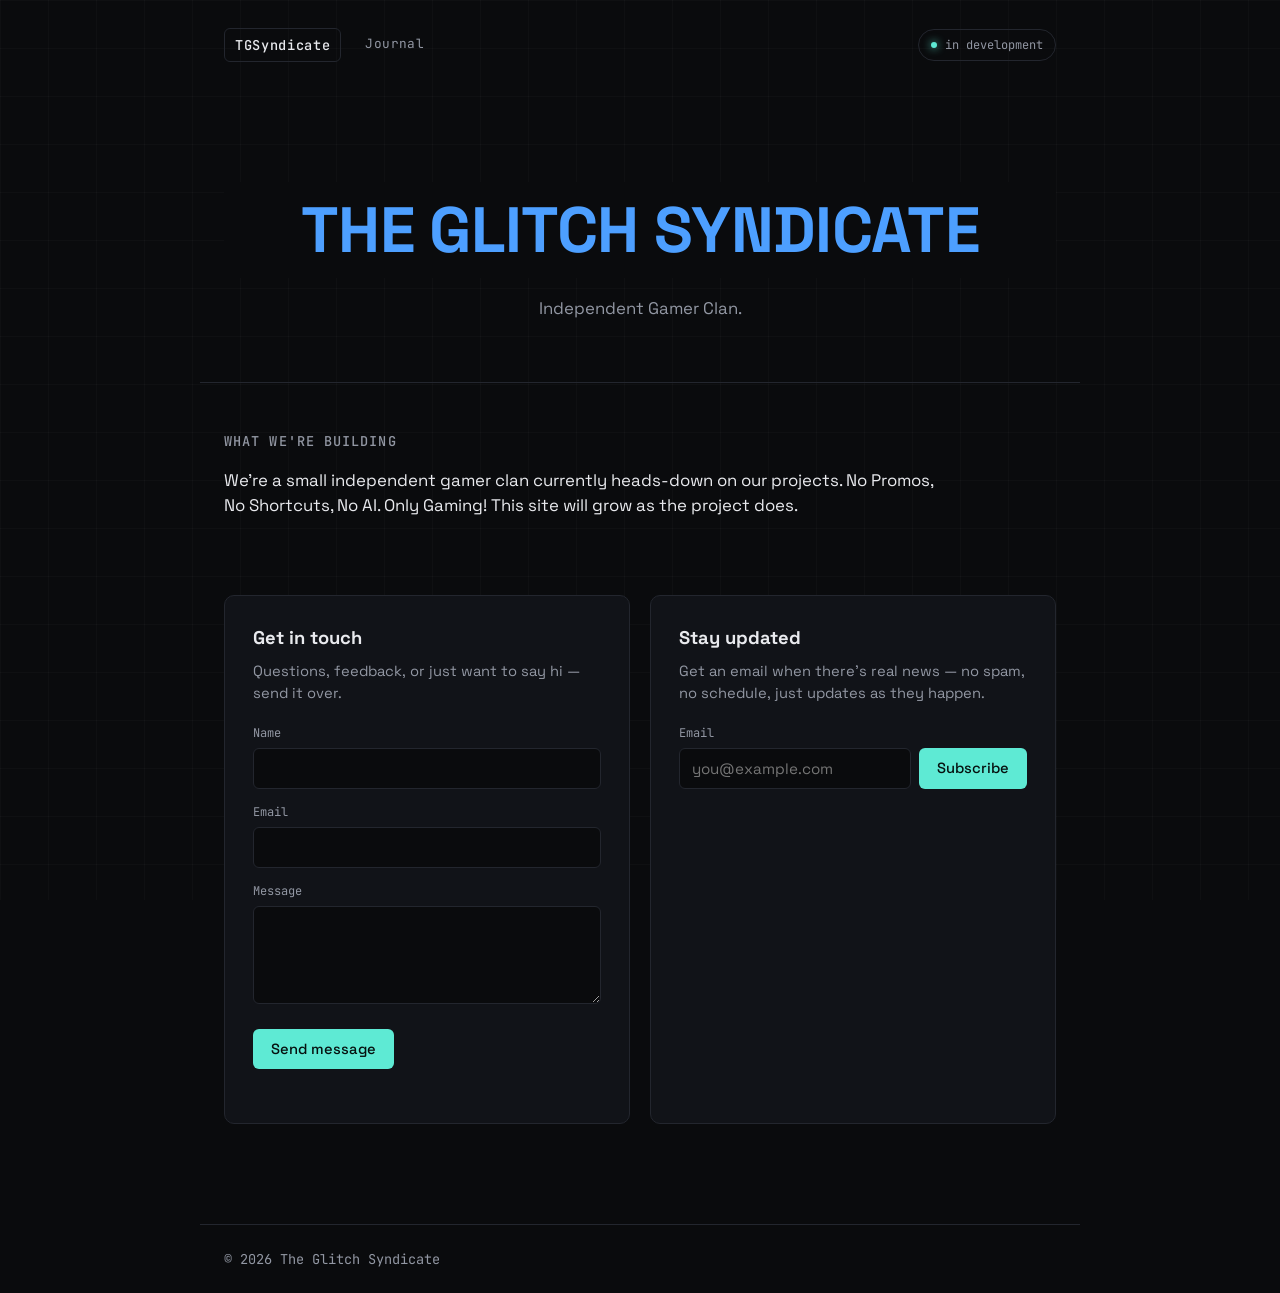
==== index.html @ c80684d7 "Updated descriptions" ====
<!DOCTYPE html>
<html lang="en">
<head>
<meta charset="UTF-8">
<meta name="viewport" content="width=device-width, initial-scale=1.0">
<title>The Glitch Syndicate</title>
<meta name="description" content="The Glitch Syndicate — an independent game studio. Currently in development on our first title.">
<link rel="icon" href="favicon.svg" type="image/svg+xml">
<link rel="icon" href="favicon.ico" sizes="any">
<link rel="apple-touch-icon" href="apple-touch-icon.png">
<link rel="preconnect" href="https://fonts.googleapis.com">
<link rel="preconnect" href="https://fonts.gstatic.com" crossorigin>
<link href="https://fonts.googleapis.com/css2?family=Space+Grotesk:wght@400;500;700&family=JetBrains+Mono:wght@400;500&display=swap" rel="stylesheet">
<link rel="stylesheet" href="style.css">
</head>
<body>

<div class="grid-overlay" aria-hidden="true"></div>

<header class="site-header">
  <span class="logo-mark">TGSyndicate</span>
  <nav class="site-nav">
    <a href="diary.html">Journal</a>
  </nav>
  <span class="status-pill"><span class="dot"></span> in development</span>
</header>

<main>
  <section class="hero">
    <h1 class="glitch-text" data-text="THE GLITCH SYNDICATE">THE GLITCH SYNDICATE</h1>
    <p class="tagline">Independent Gamer Clan.</p>
  </section>

  <section class="about" id="about">
    <h2>What we're building</h2>
    <p>
      We're a small independent gamer clan currently heads-down on our projects. No Promos, No Shortcuts, No AI. Only Gaming!
      This site will grow as the project does.
    </p>
  </section>

  <section class="split">
    <div class="card" id="contact">
      <h2>Get in touch</h2>
      <p class="card-sub">Questions, feedback, or just want to say hi — send it over.</p>

      <!-- Swap YOUR_FORM_ID for your real Formspree endpoint ID once you've created one -->
      <form class="query-form" action="https://formspree.io/f/YOUR_FORM_ID" method="POST">
        <label for="name">Name</label>
        <input type="text" id="name" name="name" required>

        <label for="email">Email</label>
        <input type="email" id="email" name="_replyto" required>

        <label for="message">Message</label>
        <textarea id="message" name="message" rows="4" required></textarea>

        <!-- Honeypot field to cut down on spam bots -->
        <input type="text" name="_gotcha" style="display:none" tabindex="-1" autocomplete="off">

        <button type="submit">Send message</button>
        <p class="form-status" role="status" aria-live="polite"></p>
      </form>
    </div>

    <div class="card" id="follow">
      <h2>Stay updated</h2>
      <p class="card-sub">Get an email when there's real news — no spam, no schedule, just updates as they happen.</p>

      <!-- Swap YOUR_USERNAME for your real Buttondown username once you've created an account -->
      <form class="mail-form" action="https://buttondown.com/api/emails/embed-subscribe/YOUR_USERNAME" method="POST" target="popupwindow">
        <label for="bd-email">Email</label>
        <div class="mail-row">
          <input type="email" id="bd-email" name="email" required placeholder="you@example.com">
          <button type="submit">Subscribe</button>
        </div>
      </form>
    </div>
  </section>
</main>

<footer class="site-footer">
  <span>&copy; <span id="year"></span> The Glitch Syndicate</span>
</footer>

<script src="script.js"></script>
</body>
</html>
---- style.css ----
:root {
  --bg: #0a0b0d;
  --bg-raised: #111318;
  --border: #23262e;
  --text: #e9eaee;
  --text-dim: #9297a3;
  --accent: #5eead4;
  --accent-glitch-1: #ff4d6d;
  --accent-glitch-2: #4d9fff;
  --radius: 10px;
  --max-w: 880px;
}

* { box-sizing: border-box; }

html { color-scheme: dark; }

body {
  margin: 0;
  background: var(--bg);
  color: var(--text);
  font-family: 'Space Grotesk', system-ui, sans-serif;
  line-height: 1.5;
  min-height: 100vh;
  position: relative;
}

.grid-overlay {
  position: fixed;
  inset: 0;
  pointer-events: none;
  background-image:
    linear-gradient(to right, rgba(255,255,255,0.025) 1px, transparent 1px),
    linear-gradient(to bottom, rgba(255,255,255,0.025) 1px, transparent 1px);
  background-size: 48px 48px;
  z-index: 0;
}

header, main, footer { position: relative; z-index: 1; }

.site-header {
  display: flex;
  align-items: center;
  justify-content: flex-start;
  gap: 24px;
  max-width: var(--max-w);
  margin: 0 auto;
  padding: 28px 24px 0;
}

.site-nav {
  display: flex;
  gap: 18px;
}

.site-nav a {
  color: var(--text-dim);
  text-decoration: none;
  font-family: 'JetBrains Mono', monospace;
  font-size: 0.8rem;
  letter-spacing: 0.03em;
  border-bottom: 1px solid transparent;
  padding-bottom: 2px;
  transition: color 0.15s, border-color 0.15s;
}

.site-nav a:hover,
.site-nav a[aria-current="page"] {
  color: var(--text);
  border-color: var(--accent);
}

.status-pill { margin-left: auto; }

.logo-mark {
  font-family: 'JetBrains Mono', monospace;
  font-weight: 500;
  letter-spacing: 0.05em;
  border: 1px solid var(--border);
  padding: 6px 10px;
  border-radius: 6px;
  font-size: 0.85rem;
}

.status-pill {
  display: inline-flex;
  align-items: center;
  gap: 8px;
  font-family: 'JetBrains Mono', monospace;
  font-size: 0.75rem;
  color: var(--text-dim);
  border: 1px solid var(--border);
  padding: 6px 12px;
  border-radius: 999px;
}

.dot {
  width: 6px;
  height: 6px;
  border-radius: 50%;
  background: var(--accent);
  box-shadow: 0 0 8px var(--accent);
}

.hero {
  max-width: var(--max-w);
  margin: 0 auto;
  padding: 120px 24px 60px;
  text-align: center;
}

.glitch-text {
  font-family: 'Space Grotesk', sans-serif;
  font-weight: 700;
  font-size: clamp(2.1rem, 6vw, 4rem);
  letter-spacing: -0.01em;
  margin: 0;
  position: relative;
  color: var(--text);
}

.glitch-text::before,
.glitch-text::after {
  content: attr(data-text);
  position: absolute;
  inset: 0;
  background: var(--bg);
  overflow: hidden;
}

.glitch-text::before {
  color: var(--accent-glitch-1);
  animation: glitch-1 4.5s infinite linear alternate-reverse;
}

.glitch-text::after {
  color: var(--accent-glitch-2);
  animation: glitch-2 4.5s infinite linear alternate-reverse;
}

@keyframes glitch-1 {
  0%, 92%, 100% { clip-path: inset(0 0 100% 0); transform: translate(0); }
  93% { clip-path: inset(10% 0 60% 0); transform: translate(-2px, 1px); }
  94% { clip-path: inset(60% 0 5% 0); transform: translate(2px, -1px); }
  95% { clip-path: inset(30% 0 40% 0); transform: translate(-1px, 0); }
  96%, 100% { clip-path: inset(0 0 100% 0); transform: translate(0); }
}

@keyframes glitch-2 {
  0%, 90%, 100% { clip-path: inset(0 0 100% 0); transform: translate(0); }
  91% { clip-path: inset(70% 0 5% 0); transform: translate(2px, 0); }
  92% { clip-path: inset(15% 0 65% 0); transform: translate(-2px, 1px); }
  93% { clip-path: inset(45% 0 20% 0); transform: translate(1px, -1px); }
  94%, 100% { clip-path: inset(0 0 100% 0); transform: translate(0); }
}

@media (prefers-reduced-motion: reduce) {
  .glitch-text::before, .glitch-text::after { animation: none; display: none; }
}

.tagline {
  color: var(--text-dim);
  font-size: 1.05rem;
  margin: 18px auto 0;
  max-width: 46ch;
}

.about {
  max-width: var(--max-w);
  margin: 0 auto;
  padding: 20px 24px 60px;
  border-top: 1px solid var(--border);
  padding-top: 48px;
}

.about h2 {
  font-size: 0.85rem;
  text-transform: uppercase;
  letter-spacing: 0.08em;
  color: var(--text-dim);
  font-family: 'JetBrains Mono', monospace;
  font-weight: 500;
  margin: 0 0 14px;
}

.about p {
  font-size: 1.05rem;
  max-width: 65ch;
  color: var(--text);
}

.split {
  max-width: var(--max-w);
  margin: 0 auto;
  padding: 0 24px 100px;
  display: grid;
  grid-template-columns: 1fr 1fr;
  gap: 20px;
}

@media (max-width: 640px) {
  .split { grid-template-columns: 1fr; }
}

.card {
  background: var(--bg-raised);
  border: 1px solid var(--border);
  border-radius: var(--radius);
  padding: 28px;
}

.card h2 {
  font-size: 1.15rem;
  margin: 0 0 8px;
}

.card-sub {
  color: var(--text-dim);
  font-size: 0.92rem;
  margin: 0 0 20px;
}

form label {
  display: block;
  font-family: 'JetBrains Mono', monospace;
  font-size: 0.75rem;
  color: var(--text-dim);
  margin: 14px 0 6px;
}

form label:first-of-type { margin-top: 0; }

input, textarea {
  width: 100%;
  background: var(--bg);
  border: 1px solid var(--border);
  border-radius: 6px;
  padding: 10px 12px;
  color: var(--text);
  font-family: inherit;
  font-size: 0.95rem;
}

input:focus, textarea:focus {
  outline: none;
  border-color: var(--accent);
}

button {
  margin-top: 18px;
  background: var(--accent);
  color: #06110f;
  border: none;
  border-radius: 6px;
  padding: 11px 18px;
  font-family: inherit;
  font-weight: 500;
  font-size: 0.92rem;
  cursor: pointer;
}

button:hover { opacity: 0.9; }

.form-status {
  font-size: 0.85rem;
  color: var(--text-dim);
  min-height: 1.2em;
  margin: 10px 0 0;
}

.mail-row {
  display: flex;
  gap: 8px;
}

.mail-row input { flex: 1; }
.mail-row button { margin-top: 0; }

.diary-hero { padding-bottom: 20px; }

.diary-list {
  max-width: var(--max-w);
  margin: 0 auto;
  padding: 20px 24px 100px;
  border-top: 1px solid var(--border);
  padding-top: 48px;
  display: flex;
  flex-direction: column;
  gap: 22px;
}

.diary-entry {
  background: var(--bg-raised);
  border: 1px solid var(--border);
  border-radius: var(--radius);
  padding: 24px 28px;
}

.diary-date {
  display: block;
  font-family: 'JetBrains Mono', monospace;
  font-size: 0.75rem;
  color: var(--accent);
  letter-spacing: 0.04em;
  margin-bottom: 8px;
}

.diary-entry h2 {
  margin: 0 0 10px;
  font-size: 1.2rem;
}

.diary-entry p {
  margin: 0;
  color: var(--text);
  line-height: 1.6;
}

.diary-empty {
  color: var(--text-dim);
  font-family: 'JetBrains Mono', monospace;
  font-size: 0.9rem;
}

.site-footer {
  max-width: var(--max-w);
  margin: 0 auto;
  padding: 24px;
  border-top: 1px solid var(--border);
  color: var(--text-dim);
  font-size: 0.85rem;
  font-family: 'JetBrains Mono', monospace;
}
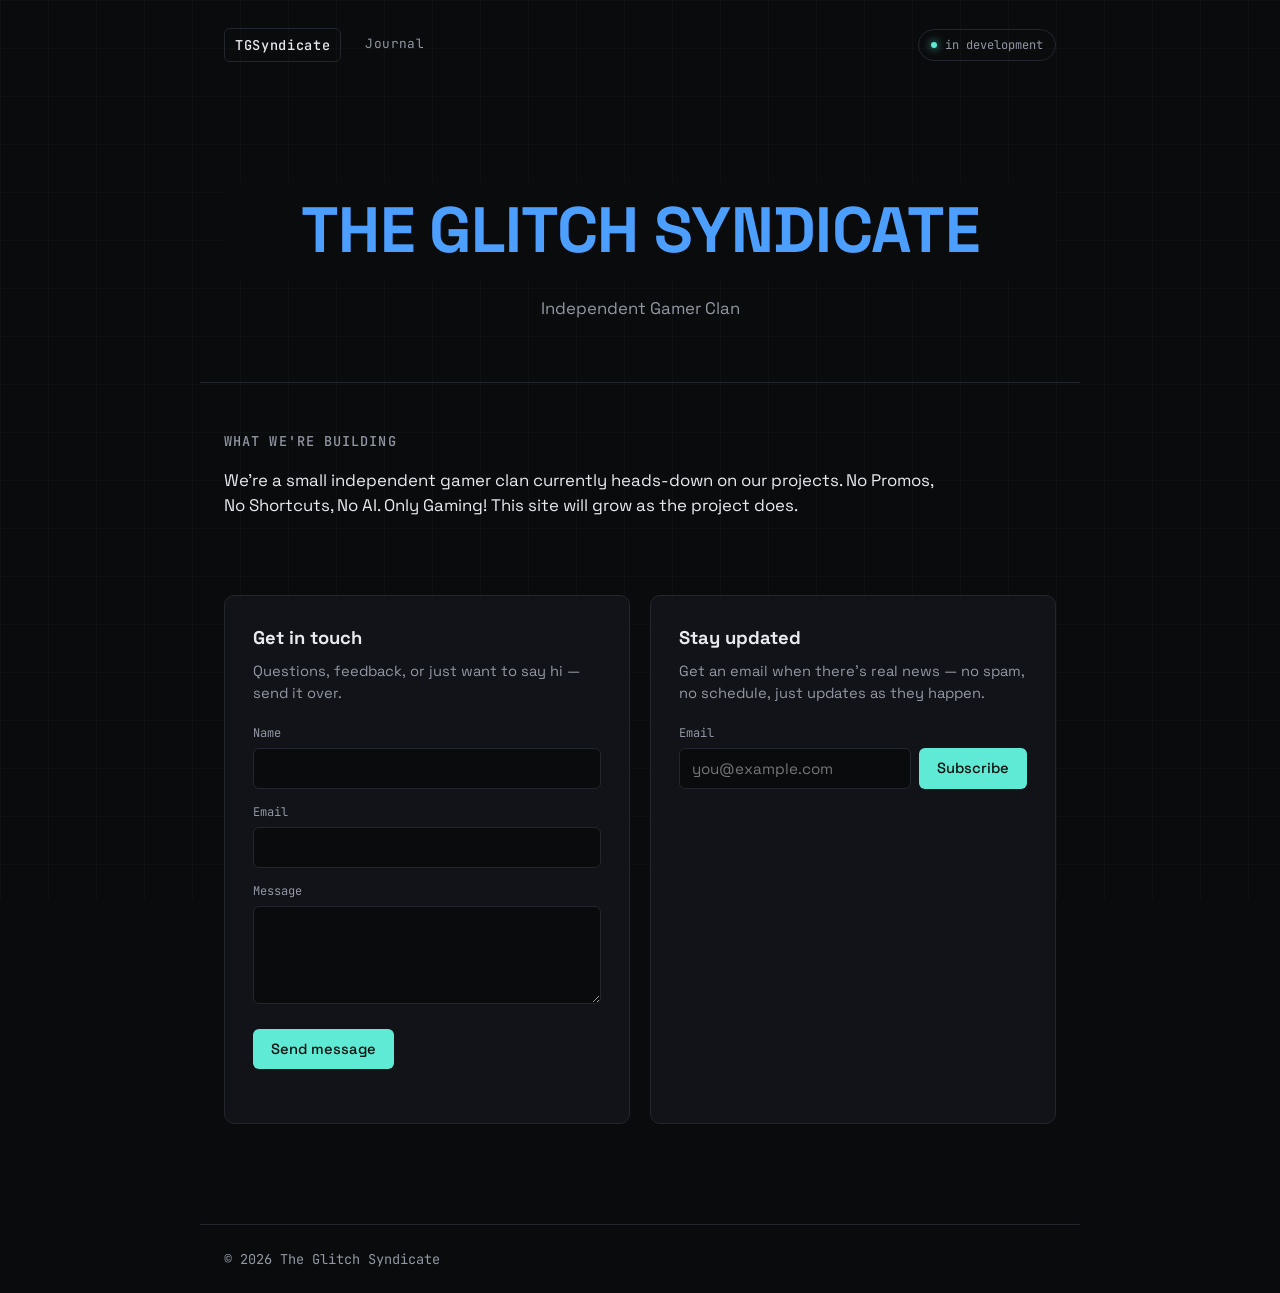
==== commit f0743351: "Updated a Full Stop" ====
--- a/index.html
+++ b/index.html
@@ -28,7 +28,7 @@
 <main>
   <section class="hero">
     <h1 class="glitch-text" data-text="THE GLITCH SYNDICATE">THE GLITCH SYNDICATE</h1>
-    <p class="tagline">Independent Gamer Clan.</p>
+    <p class="tagline">Independent Gamer Clan</p>
   </section>
 
   <section class="about" id="about">
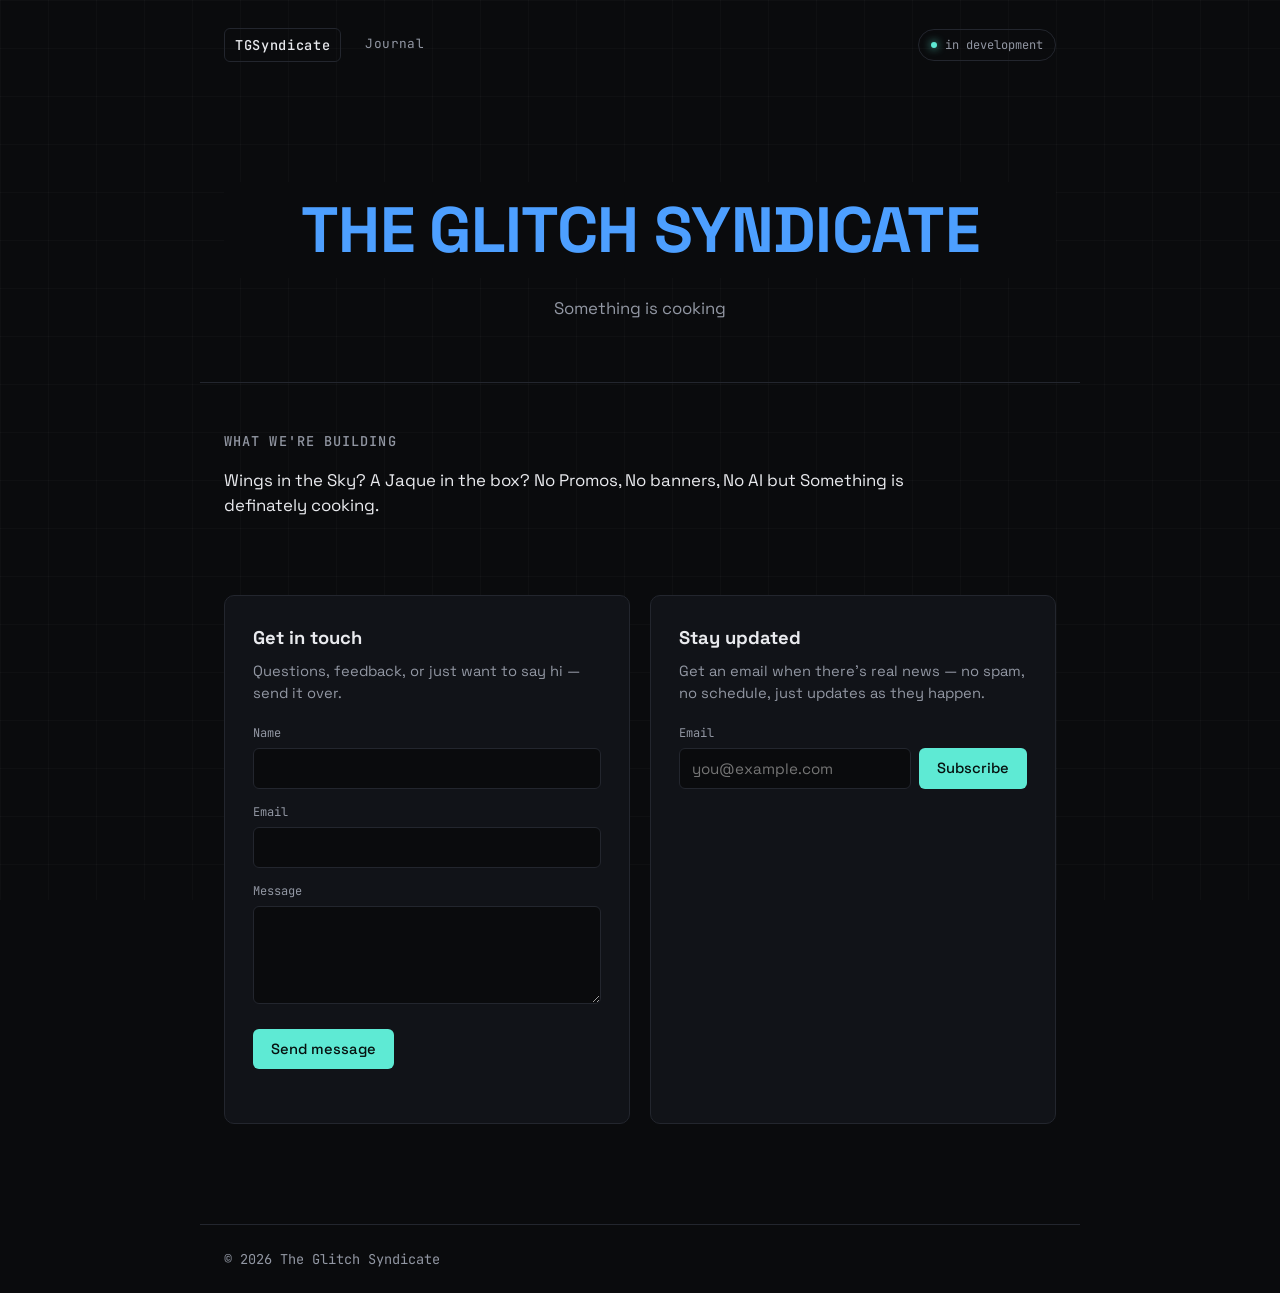
==== commit bb88d0dc: "Updated Descriptions" ====
--- a/index.html
+++ b/index.html
@@ -28,14 +28,13 @@
 <main>
   <section class="hero">
     <h1 class="glitch-text" data-text="THE GLITCH SYNDICATE">THE GLITCH SYNDICATE</h1>
-    <p class="tagline">Independent Gamer Clan</p>
+    <p class="tagline">Something is cooking</p>
   </section>
 
   <section class="about" id="about">
     <h2>What we're building</h2>
     <p>
-      We're a small independent gamer clan currently heads-down on our projects. No Promos, No Shortcuts, No AI. Only Gaming!
-      This site will grow as the project does.
+      Wings in the Sky? A Jaque in the box? No Promos, No banners, No AI but Something is definately cooking.
     </p>
   </section>
 
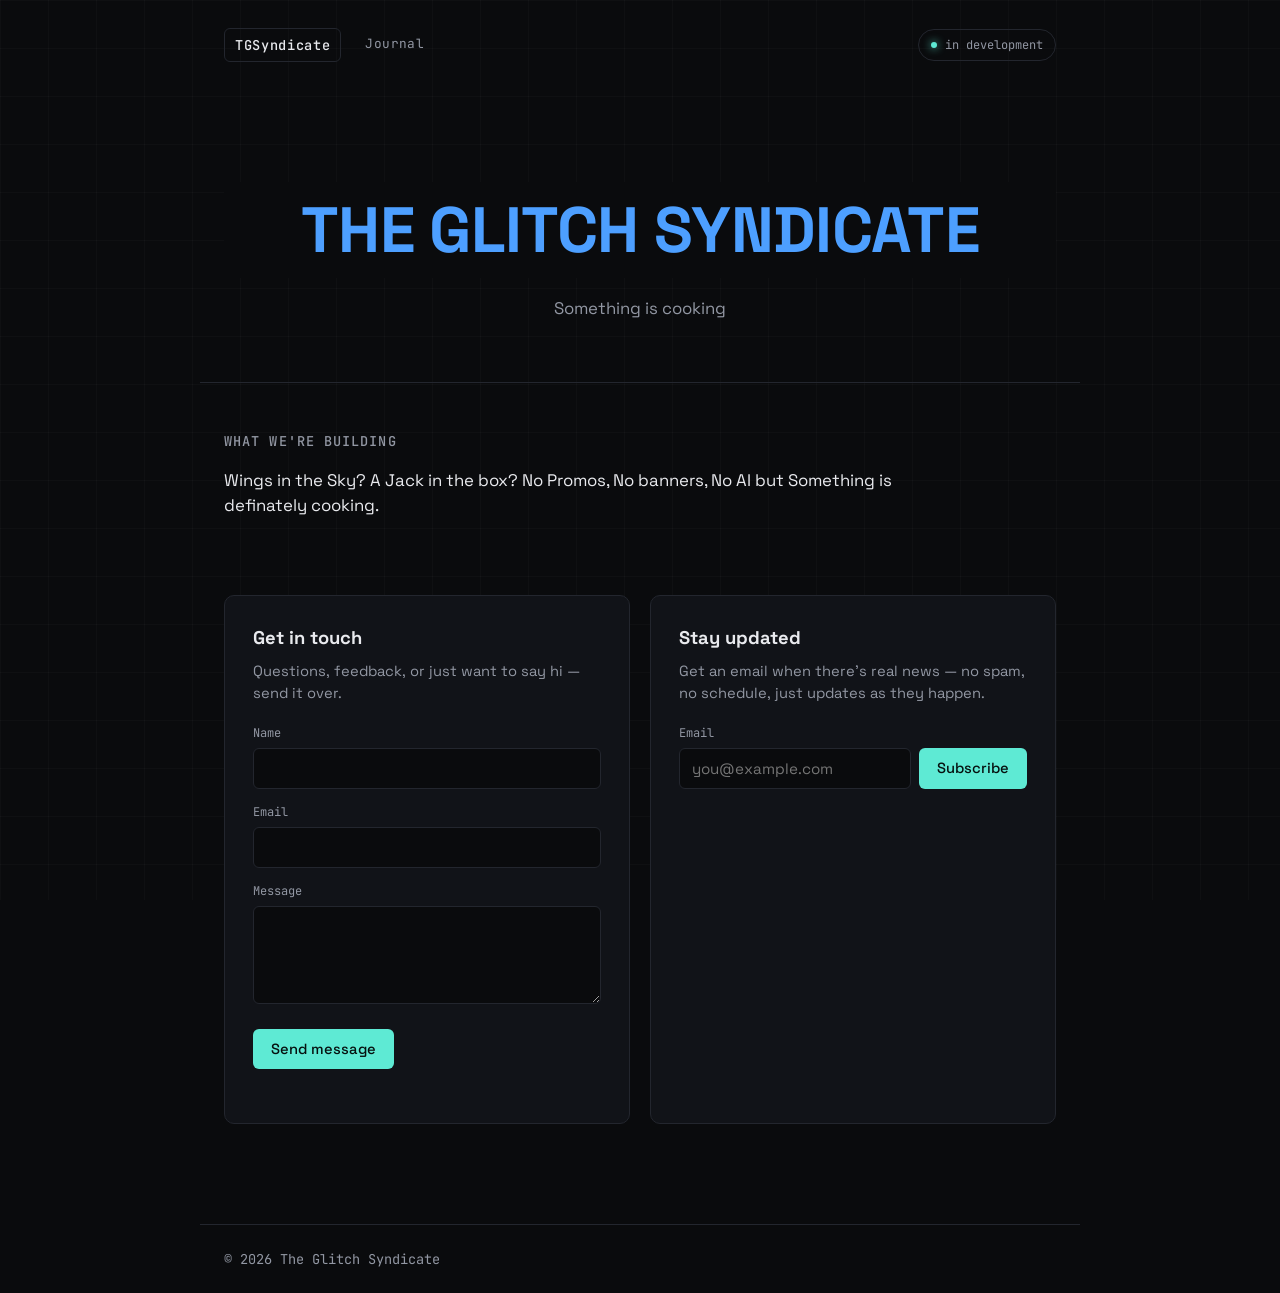
==== commit 59941647: "Updated Descriptions more Jack" ====
--- a/index.html
+++ b/index.html
@@ -34,7 +34,7 @@
   <section class="about" id="about">
     <h2>What we're building</h2>
     <p>
-      Wings in the Sky? A Jaque in the box? No Promos, No banners, No AI but Something is definately cooking.
+      Wings in the Sky? A Jack in the box? No Promos, No banners, No AI but Something is definately cooking.
     </p>
   </section>
 
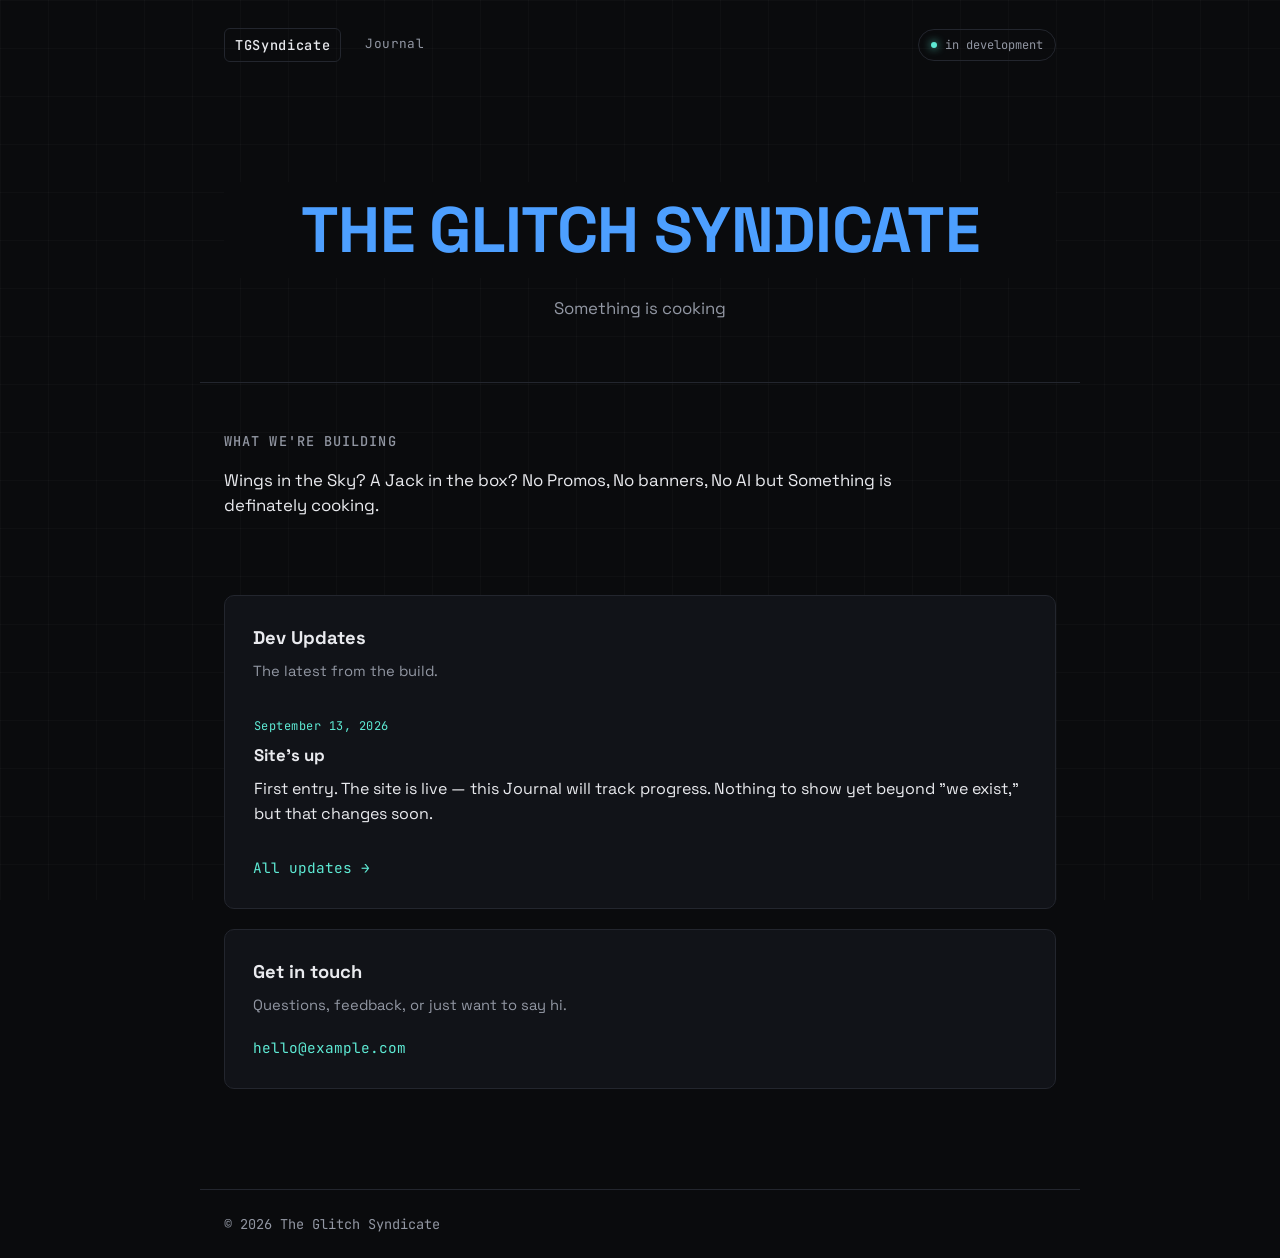
==== commit 8d8881b4: "Add Dev Updates card and paragraph/anchor support in journal - Homepage: replace contact form and ne" ====
--- a/index.html
+++ b/index.html
@@ -39,41 +39,22 @@
   </section>
 
   <section class="split">
+    <div class="card" id="updates">
+      <h2>Dev Updates</h2>
+      <p class="card-sub">The latest from the build.</p>
+
+      <div id="latest-entry" aria-live="polite">
+        <p class="diary-empty">Loading…</p>
+      </div>
+      <a class="card-link" href="diary.html">All updates &rarr;</a>
+    </div>
+
     <div class="card" id="contact">
       <h2>Get in touch</h2>
-      <p class="card-sub">Questions, feedback, or just want to say hi — send it over.</p>
+      <p class="card-sub">Questions, feedback, or just want to say hi.</p>
 
-      <!-- Swap YOUR_FORM_ID for your real Formspree endpoint ID once you've created one -->
-      <form class="query-form" action="https://formspree.io/f/YOUR_FORM_ID" method="POST">
-        <label for="name">Name</label>
-        <input type="text" id="name" name="name" required>
-
-        <label for="email">Email</label>
-        <input type="email" id="email" name="_replyto" required>
-
-        <label for="message">Message</label>
-        <textarea id="message" name="message" rows="4" required></textarea>
-
-        <!-- Honeypot field to cut down on spam bots -->
-        <input type="text" name="_gotcha" style="display:none" tabindex="-1" autocomplete="off">
-
-        <button type="submit">Send message</button>
-        <p class="form-status" role="status" aria-live="polite"></p>
-      </form>
-    </div>
-
-    <div class="card" id="follow">
-      <h2>Stay updated</h2>
-      <p class="card-sub">Get an email when there's real news — no spam, no schedule, just updates as they happen.</p>
-
-      <!-- Swap YOUR_USERNAME for your real Buttondown username once you've created an account -->
-      <form class="mail-form" action="https://buttondown.com/api/emails/embed-subscribe/YOUR_USERNAME" method="POST" target="popupwindow">
-        <label for="bd-email">Email</label>
-        <div class="mail-row">
-          <input type="email" id="bd-email" name="email" required placeholder="you@example.com">
-          <button type="submit">Subscribe</button>
-        </div>
-      </form>
+      <!-- Placeholder: replace hello@example.com in BOTH places below with your real address -->
+      <a class="contact-email" href="mailto:hello@example.com">hello@example.com</a>
     </div>
   </section>
 </main>
--- a/style.css
+++ b/style.css
@@ -194,7 +194,7 @@
   margin: 0 auto;
   padding: 0 24px 100px;
   display: grid;
-  grid-template-columns: 1fr 1fr;
+  grid-template-columns: 1fr;
   gap: 20px;
 }
 
@@ -331,3 +331,51 @@
   font-size: 0.85rem;
   font-family: 'JetBrains Mono', monospace;
 }
+
+/* Dev Updates card (homepage) */
+.latest-title {
+  margin: 0 0 8px;
+  font-size: 1.05rem;
+}
+
+.latest-body {
+  margin: 0;
+  color: var(--text);
+  line-height: 1.6;
+}
+
+/* Whole preview is one link to the entry on the Journal page */
+.latest-link {
+  display: block;
+  margin: 0 -14px 14px;
+  padding: 14px;
+  color: inherit;
+  text-decoration: none;
+  border: 1px solid transparent;
+  border-radius: 8px;
+  transition: border-color 0.15s, background 0.15s;
+}
+
+.latest-link:hover,
+.latest-link:focus-visible {
+  border-color: var(--accent);
+  background: rgba(94, 234, 212, 0.05);
+  outline: none;
+}
+
+/* Journal page: entry targeted from the homepage */
+.diary-entry { scroll-margin-top: 24px; transition: border-color 0.4s; }
+.diary-entry.entry-highlight { border-color: var(--accent); }
+
+.diary-entry p + p { margin-top: 12px; }
+
+.card-link,
+.contact-email {
+  color: var(--accent);
+  font-family: 'JetBrains Mono', monospace;
+  font-size: 0.9rem;
+  text-decoration: none;
+}
+
+.card-link:hover,
+.contact-email:hover { text-decoration: underline; }
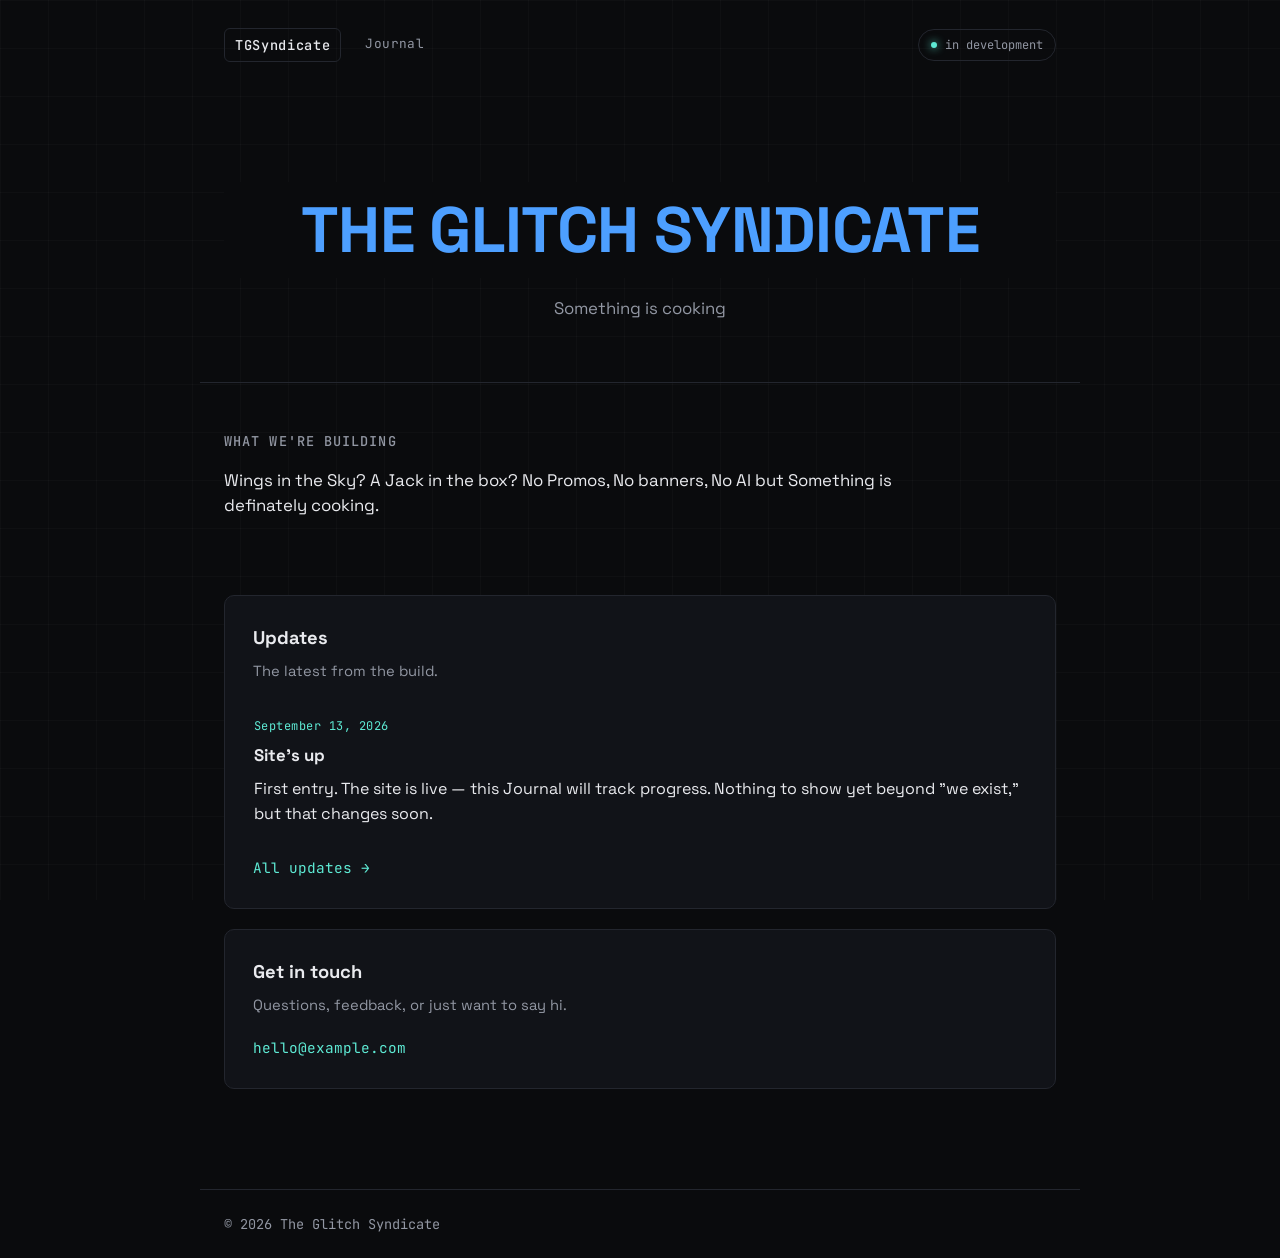
==== commit ffb17c9e: "Rename Dev Updates card to Updates Co-Authored-By: Claude Sonnet 5.5 <noreply@anthropic.com>" ====
--- a/index.html
+++ b/index.html
@@ -40,7 +40,7 @@
 
   <section class="split">
     <div class="card" id="updates">
-      <h2>Dev Updates</h2>
+      <h2>Updates</h2>
       <p class="card-sub">The latest from the build.</p>
 
       <div id="latest-entry" aria-live="polite">
--- a/style.css
+++ b/style.css
@@ -332,7 +332,7 @@
   font-family: 'JetBrains Mono', monospace;
 }
 
-/* Dev Updates card (homepage) */
+/* Updates card (homepage) */
 .latest-title {
   margin: 0 0 8px;
   font-size: 1.05rem;
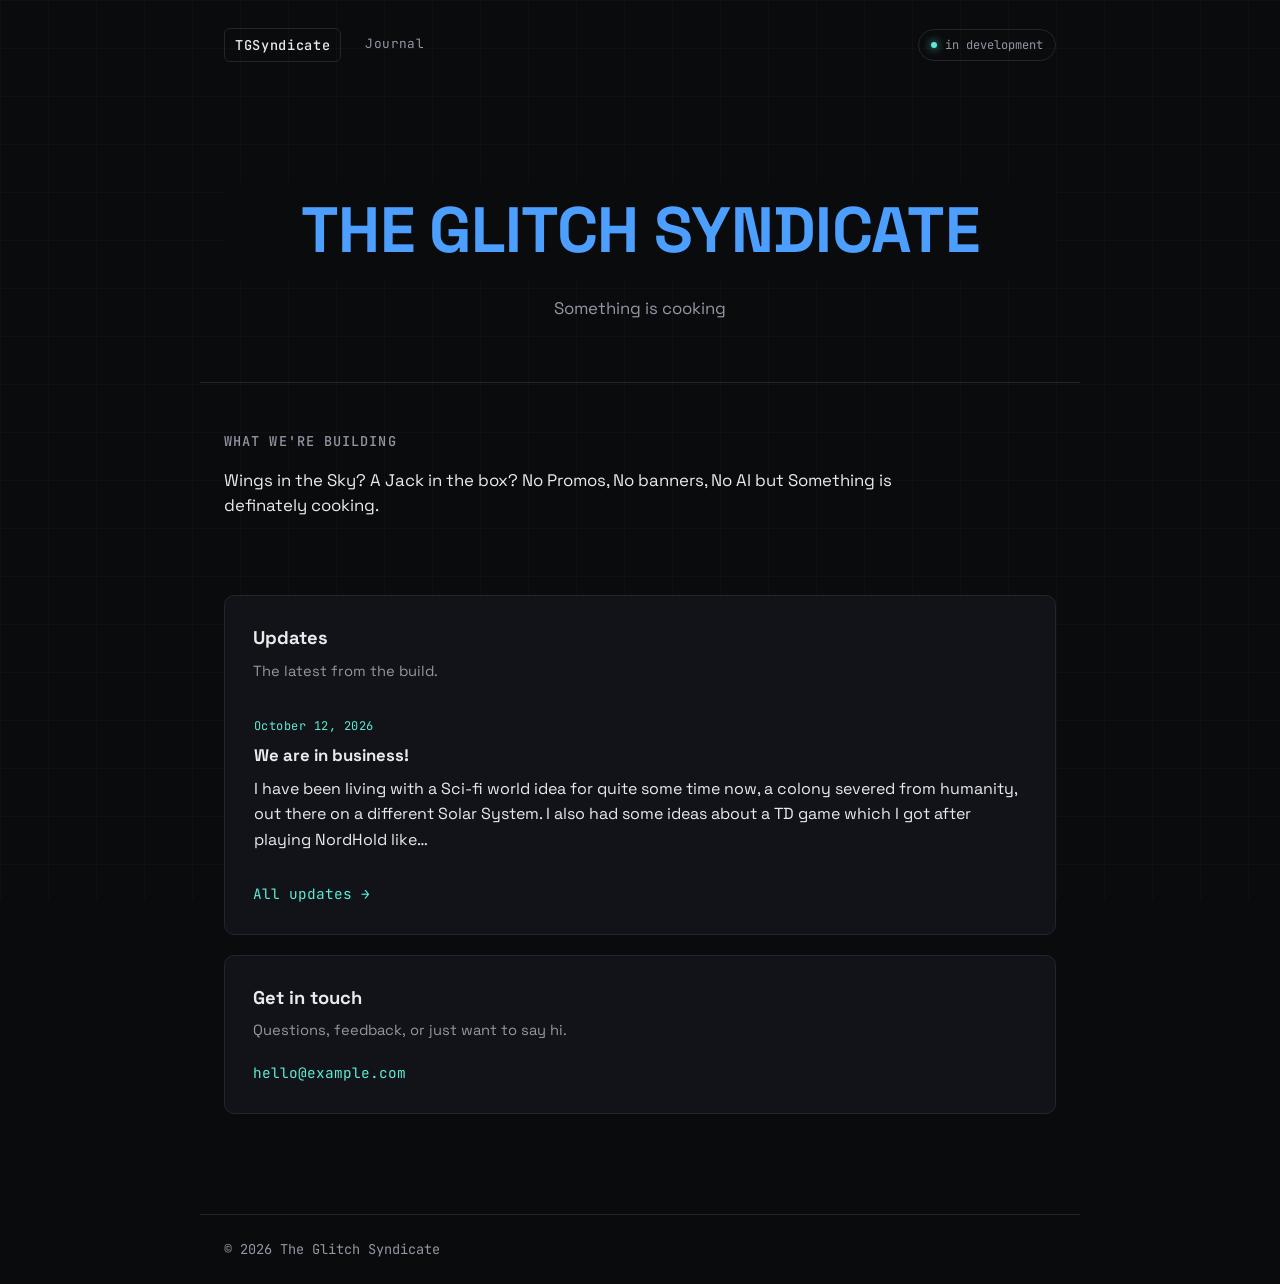
==== commit 0c6b4ebf: "September Update: In business!" ====
--- a/index.html
+++ b/index.html
@@ -63,6 +63,7 @@
   <span>&copy; <span id="year"></span> The Glitch Syndicate</span>
 </footer>
 
+<script src="markdown.js"></script>
 <script src="script.js"></script>
 </body>
 </html>
--- a/style.css
+++ b/style.css
@@ -379,3 +379,25 @@
 
 .card-link:hover,
 .contact-email:hover { text-decoration: underline; }
+
+/* Markdown posts (Journal page) */
+.diary-entry h3 { margin: 26px 0 8px; font-size: 1.05rem; }
+.diary-entry blockquote {
+  margin: 18px 0;
+  padding: 4px 0 4px 18px;
+  border-left: 3px solid var(--accent);
+  color: var(--text-dim);
+  font-style: italic;
+}
+.diary-entry blockquote p { color: inherit; }
+.diary-entry ul { margin: 12px 0; padding-left: 22px; }
+.diary-entry li + li { margin-top: 6px; }
+.diary-entry a { color: var(--accent); }
+.diary-entry code {
+  font-family: 'JetBrains Mono', monospace;
+  font-size: 0.88em;
+  background: var(--bg);
+  padding: 1px 5px;
+  border-radius: 4px;
+}
+.diary-entry hr { border: 0; border-top: 1px solid var(--border); margin: 24px 0; }
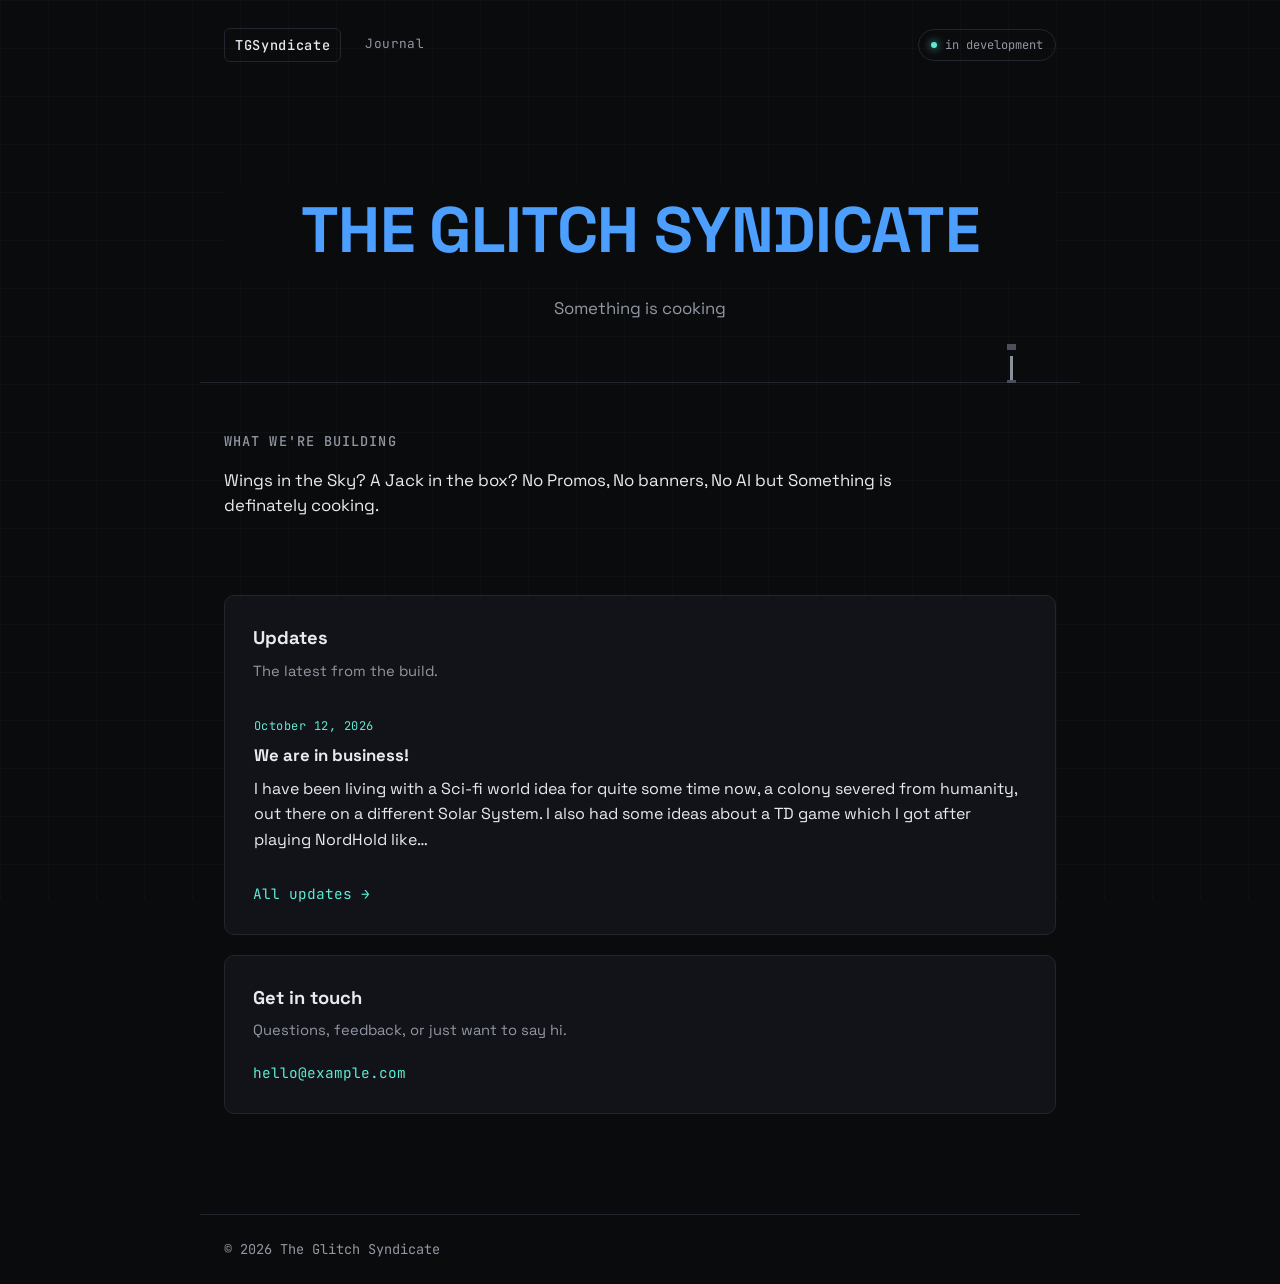
==== commit d048cf66: "Added small game animations" ====
--- a/index.html
+++ b/index.html
@@ -65,5 +65,6 @@
 
 <script src="markdown.js"></script>
 <script src="script.js"></script>
+<script src="skyline.js"></script>
 </body>
 </html>
--- a/style.css
+++ b/style.css
@@ -401,3 +401,18 @@
   border-radius: 4px;
 }
 .diary-entry hr { border: 0; border-top: 1px solid var(--border); margin: 24px 0; }
+
+/* Pixel-art skyline animation on the hero divider (see skyline.js) */
+.hero { position: relative; }
+
+.skyline {
+  position: absolute;
+  left: 0;
+  bottom: -1px;
+  z-index: 3;
+  pointer-events: none;
+  image-rendering: pixelated;
+  image-rendering: crisp-edges;
+}
+
+@media print { .skyline { display: none; } }
